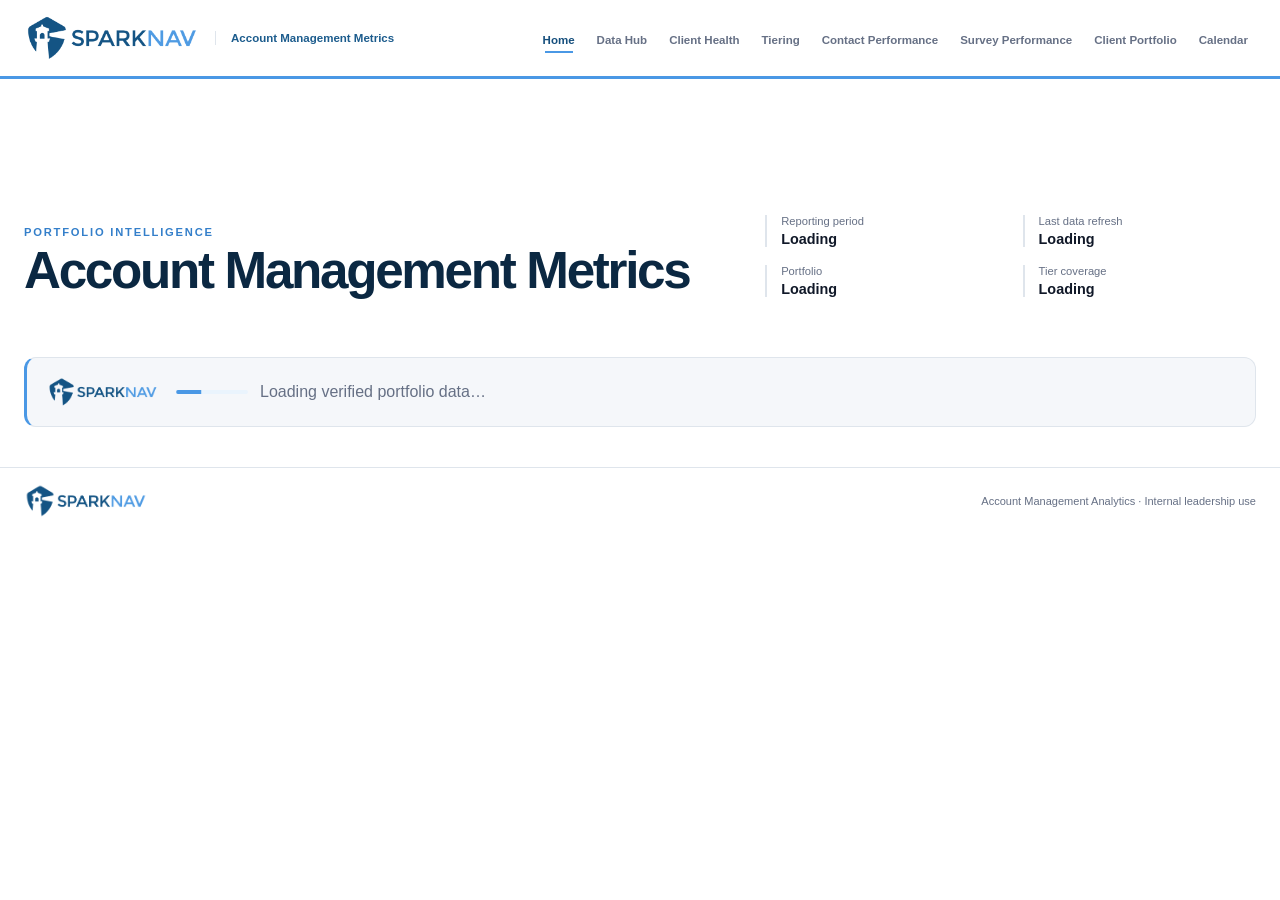
==== index.html @ eb0b3b86 "Add a visible client tier roster" ====
<!doctype html>
<html lang="en">
  <head>
    <meta charset="UTF-8" />
    <meta name="viewport" content="width=device-width, initial-scale=1.0" />
    <meta name="description" content="SparkNav Account Management portfolio analytics for leadership." />
    <meta name="theme-color" content="#10264a" />
    <title>SparkNav | Account Management Metrics</title>
    <link rel="stylesheet" href="./assets/styles.css?v=20260810-8" />
  </head>
  <body>
    <a class="skip-link" href="#main-content">Skip to dashboard</a>
    <header class="topbar">
      <div class="topbar__inner">
        <a class="brand" href="#overview" aria-label="SparkNav Account Management Metrics home">
          <img class="brand__logo" src="./assets/SparkNav_Logo_FullColor_Horizontal.png" alt="SparkNav" width="1140" height="325" />
          <span class="brand__division">Account Management Metrics</span>
        </a>
        <nav class="primary-nav" aria-label="Dashboard sections">
          <a class="is-active" href="#overview">Home</a>
          <a href="#data-hub">Data Hub</a>
          <a href="#client-health">Client Health</a>
          <a href="#tiering">Tiering</a>
          <a href="#contact-performance">Contact Performance</a>
          <a href="#survey-performance">Survey Performance</a>
          <a href="#client-portfolio">Client Portfolio</a>
          <a href="#calendar">Calendar</a>
        </nav>
        <button class="menu-button" id="menu-button" type="button" aria-label="Toggle navigation" aria-expanded="false">Menu</button>
      </div>
    </header>

    <main id="main-content">
      <section class="hero page-shell" id="overview" data-view="overview">
        <div class="hero__copy">
          <p class="eyebrow">Portfolio intelligence</p>
          <h1>Account Management Metrics</h1>
        </div>
        <dl class="hero__meta" aria-label="Reporting information">
          <div><dt>Reporting period</dt><dd id="reporting-period">Loading</dd></div>
          <div><dt>Last data refresh</dt><dd id="last-refresh">Loading</dd></div>
          <div><dt>Portfolio</dt><dd id="header-client-count">Loading</dd></div>
          <div><dt>Tier coverage</dt><dd id="header-tier-coverage">Loading</dd></div>
        </dl>
      </section>

      <div class="loading-state page-shell" id="loading-state" role="status">
        <img class="loading-state__logo" src="./assets/SparkNav_Logo_FullColor_Horizontal.png" alt="" width="1140" height="325" />
        <span class="loading-state__bar"></span>
        <span>Loading verified portfolio data…</span>
      </div>
      <div class="error-state page-shell" id="error-state" role="alert" hidden></div>

      <div id="dashboard" hidden>
        <section class="section section--tinted" id="data-hub" data-view="data-hub" aria-labelledby="data-hub-title">
          <div class="page-shell">
            <div class="section-heading">
              <div><p class="eyebrow">Weekly source intake</p><h2 id="data-hub-title">Customer success data hub</h2></div>
              <p>Files are processed locally in this browser. Spreadsheet contents are not uploaded to GitHub.</p>
            </div>
            <div class="import-grid">
              <label class="file-card"><span>1 · AR aging report</span><small>SeedSpark accounting · Tuesday report</small><input id="ar-file" type="file" accept=".xlsx,.xls" /></label>
              <label class="file-card"><span>2 · Open tickets</span><small>Autotask · open tickets by company</small><input id="open-ticket-file" type="file" accept=".xlsx,.xls" /></label>
              <label class="file-card"><span>3 · Ticket volume</span><small>Autotask · task or ticket summary</small><input id="ticket-volume-file" type="file" accept=".xlsx,.xls" /></label>
              <label class="file-card"><span>4 · Calendar (optional)</span><small>Outlook export · ICS, CSV, or XLSX</small><input id="calendar-file" type="file" accept=".ics,.csv,.xlsx,.xls" /></label>
            </div>
            <div class="import-actions panel">
              <div><strong>ClientPulse v1 calculation</strong><p>Uses the documented AR buckets, ticket-age pillars, hard caps, and 175-client master population.</p></div>
              <div class="button-row"><button class="button button--primary" id="calculate-health" type="button">Validate and calculate</button><button class="button button--secondary" id="clear-import" type="button">Clear local snapshot</button></div>
            </div>
            <div class="import-status" id="import-status" aria-live="polite"></div>
          </div>
        </section>

        <section class="section page-shell" id="portfolio-snapshot" data-view="overview" aria-labelledby="snapshot-title">
          <div class="section-heading">
            <div><p class="eyebrow">Executive overview</p><h2 id="snapshot-title">Portfolio snapshot</h2></div>
            <p>Current-period measures use verified production data only.</p>
          </div>
          <div class="metric-grid" id="primary-metrics"></div>
          <div class="snapshot-status panel" id="snapshot-status"></div>
        </section>

        <section class="section page-shell" id="client-health" data-view="client-health" aria-labelledby="health-title">
          <div class="section-heading">
            <div><p class="eyebrow">ClientPulse</p><h2 id="health-title">Client health</h2></div>
            <p>The original health model is preserved. Missing and potentially incomplete inputs are visibly identified.</p>
          </div>
          <div class="health-layout">
            <article class="health-overview panel" id="health-overview"></article>
            <div class="health-summary" id="health-summary"></div>
          </div>
          <div class="health-controls panel">
            <label><span>Health band</span><select id="health-filter"><option>All health states</option><option>At Risk</option><option>Watch</option><option>Healthy</option><option>No Data</option></select></label>
            <label><span>Search</span><input id="health-search" type="search" placeholder="Client name" /></label>
            <div class="result-count" id="health-result-count"></div>
          </div>
          <div class="health-card-grid" id="health-cards"></div>
        </section>

        <section class="section page-shell" id="contact-performance" data-view="contact-performance" aria-labelledby="contact-title">
          <div class="section-heading">
            <div><p class="eyebrow">Relationship cadence</p><h2 id="contact-title">Contact performance</h2></div>
            <p>Qualifying Account Management meetings only. Welcome-email and checklist activity are excluded.</p>
          </div>
          <div class="contact-layout">
            <article class="contact-overview panel" id="contact-overview"></article>
            <div class="mini-card-grid" id="contact-summary"></div>
          </div>
        </section>

        <section class="section page-shell" id="tiering" data-view="tiering" aria-labelledby="tier-title">
          <div class="section-heading">
            <div><p class="eyebrow">Portfolio segmentation</p><h2 id="tier-title">Tier performance</h2></div>
            <p>Current tiers use the available-data score: AR financial exposure plus ticket volume, ranked across the 175-client portfolio.</p>
          </div>
          <div class="tier-method panel" id="tier-method"></div>
          <div class="distribution panel" id="tier-distribution"></div>
          <div class="tier-grid" id="tier-panels"></div>
          <div class="panel tier-roster">
            <div class="tier-roster__heading"><strong>Client tier roster</strong><span>Approved assignments appear first, followed by calculated tiers.</span></div>
            <div class="table-scroll">
              <table>
                <thead id="tier-roster-head"></thead>
                <tbody id="tier-roster-body"></tbody>
              </table>
            </div>
          </div>
        </section>

        <section class="section section--tinted" data-view="client-health" aria-labelledby="attention-title">
          <div class="page-shell">
            <div class="section-heading">
              <div><p class="eyebrow">Objective exceptions</p><h2 id="attention-title">Needs attention</h2></div>
              <p>Action queues use explicit due states and missing-data conditions, never subjective risk scoring.</p>
            </div>
            <div class="attention-grid" id="attention-summary"></div>
            <details class="data-drawer" id="tier-assignment-drawer">
              <summary><span>Tier assignment needed</span><strong id="tier-assignment-count"></strong></summary>
              <div class="drawer-body">
                <div class="table-scroll table-scroll--short">
                  <table>
                    <thead><tr><th>Client</th><th>Client ID</th><th>Current tier</th><th>Status</th></tr></thead>
                    <tbody id="tier-assignment-body"></tbody>
                  </table>
                </div>
              </div>
            </details>
          </div>
        </section>

        <section class="section page-shell" data-view="contact-performance" aria-labelledby="upcoming-title">
          <div class="section-heading">
            <div><p class="eyebrow">Forward schedule</p><h2 id="upcoming-title">Upcoming client contacts</h2></div>
            <p>Ordered by the nearest objective due date when production dates are available.</p>
          </div>
          <div id="upcoming-contacts"></div>
        </section>

        <section class="section page-shell" id="survey-performance" data-view="survey-performance" aria-labelledby="survey-title">
          <div class="section-heading">
            <div><p class="eyebrow">Client voice</p><h2 id="survey-title">Survey performance</h2></div>
            <p>No Response is excluded from NPS and CSAT; it is never converted to zero.</p>
          </div>
          <div class="survey-grid" id="survey-summary"></div>
          <div class="response-strip panel" id="survey-tier-rates"></div>
        </section>

        <section class="section page-shell" id="client-portfolio" data-view="client-portfolio" aria-labelledby="portfolio-title">
          <div class="section-heading">
            <div><p class="eyebrow">All clients</p><h2 id="portfolio-title">Client portfolio</h2></div>
            <p>Search, filter, and review all current client records.</p>
          </div>
          <div class="portfolio-controls panel" aria-label="Client portfolio filters">
            <label class="search-control"><span>Search</span><input id="client-search" type="search" placeholder="Client name or ID" /></label>
            <label><span>Tier</span><select id="tier-filter"></select></label>
            <label><span>Client status</span><select id="status-filter"></select></label>
            <label><span>Overdue</span><select id="overdue-filter"></select></label>
            <label><span>Follow-up</span><select id="followup-filter"></select></label>
            <div class="result-count" id="portfolio-result-count"></div>
          </div>
          <div class="panel portfolio-table-panel">
            <div class="table-scroll">
              <table class="portfolio-table">
                <thead id="portfolio-head"></thead>
                <tbody id="portfolio-body"></tbody>
              </table>
            </div>
            <div class="pagination" id="portfolio-pagination" aria-label="Client table pagination"></div>
          </div>
        </section>

        <section class="section page-shell" id="trends" data-view="survey-performance" aria-labelledby="trends-title">
          <div class="section-heading">
            <div><p class="eyebrow">Performance over time</p><h2 id="trends-title">Metric trends</h2></div>
            <p>Charts render only after verified historical series become available.</p>
          </div>
          <div class="trend-grid" id="trend-grid"></div>
        </section>

        <section class="section page-shell" id="calendar" data-view="calendar" aria-labelledby="calendar-title">
          <div class="section-heading">
            <div><p class="eyebrow">Outlook-ready schedule</p><h2 id="calendar-title">Client calendar</h2></div>
            <p>Matched events are scheduling candidates only. Calendar presence does not prove a qualifying Account Management meeting occurred.</p>
          </div>
          <div id="calendar-summary"></div>
          <div class="panel calendar-list" id="calendar-events"></div>
        </section>

        <section class="section section--navy" data-view="data-hub" aria-labelledby="quality-title">
          <div class="page-shell">
            <div class="section-heading section-heading--inverse">
              <div><p class="eyebrow">Source coverage</p><h2 id="quality-title">Data quality</h2></div>
              <p>Transparent coverage indicators show what is ready and what still blocks additional metrics.</p>
            </div>
            <div class="quality-grid" id="quality-summary"></div>
            <div class="source-note">
              <strong>Data governance</strong>
              <p>Client population and current tier are loaded from sanitized static JSON. Survey and contact sources are isolated behind the adapter layer so a future approved Microsoft data bridge can replace them without redesigning this interface.</p>
            </div>
          </div>
        </section>
      </div>
    </main>

    <footer class="footer">
      <div class="page-shell"><img class="footer__logo" src="./assets/SparkNav_Logo_FullColor_Horizontal.png" alt="SparkNav" width="1140" height="325" /><span>Account Management Analytics · Internal leadership use</span></div>
    </footer>
    <script>
      if (window.location.protocol === "file:") {
        window.addEventListener("DOMContentLoaded", () => {
          document.querySelector("#loading-state").hidden = true;
          const alert = document.querySelector("#error-state");
          alert.innerHTML = '<strong>This dashboard cannot run from a File address.</strong><br>Double-click <code>start-dashboard.command</code> in the Web Dashboard folder, then use <a href="http://localhost:8000/">http://localhost:8000/</a>.';
          alert.hidden = false;
        });
      } else {
        window.addEventListener("DOMContentLoaded", () => {
          window.setTimeout(() => {
            if (document.documentElement.dataset.appReady === "true") return;
            const state = document.querySelector("#loading-state");
            if (!state || state.hidden || state.querySelector(".loading-retry")) return;
            const message = state.querySelector("span:last-child");
            if (message) message.textContent = "The dashboard load was interrupted.";
            const retry = document.createElement("button");
            retry.className = "button button--primary loading-retry";
            retry.type = "button";
            retry.textContent = "Reload dashboard";
            retry.addEventListener("click", () => {
              const url = new URL(window.location.href);
              url.searchParams.set("refresh", Date.now());
              window.location.replace(url);
            });
            state.appendChild(retry);
          }, 8000);
        });
      }
    </script>
    <script src="https://cdn.sheetjs.com/xlsx-0.20.3/package/dist/xlsx.full.min.js" integrity="sha384-EnyY0/GSHQGSxSgMwaIPzSESbqoOLSexfnSMN2AP+39Ckmn92stwABZynq1JyzdT" crossorigin="anonymous"></script>
    <script type="module" src="./assets/app.js?v=20260810-8"></script>
  </body>
</html>
---- assets/styles.css ----
:root {
  color-scheme: light;
  --navy-950: #0b2842;
  --navy-900: #164f7d;
  --navy-800: #1c5c8d;
  --blue-600: #347fca;
  --blue-500: #4a98e5;
  --blue-100: #eaf4fd;
  --ink-950: #101828;
  --ink-700: #344054;
  --ink-500: #667085;
  --ink-400: #98a2b3;
  --line: #dfe5ec;
  --surface: #f5f7fa;
  --white: #ffffff;
  --success: #147d64;
  --success-soft: #e8f5f1;
  --attention: #a15c08;
  --attention-soft: #fff7e8;
  --danger: #b42318;
  --danger-soft: #fff0ee;
  --radius-sm: 8px;
  --radius-md: 12px;
  --radius-lg: 18px;
  --page: min(1480px, calc(100% - 48px));
  font-family: Inter, ui-sans-serif, -apple-system, BlinkMacSystemFont, "Segoe UI", sans-serif;
  font-synthesis: none;
  text-rendering: optimizeLegibility;
}

* { box-sizing: border-box; }
html { scroll-behavior: smooth; scroll-padding-top: 92px; }
body { margin: 0; color: var(--ink-950); background: var(--white); font-variant-numeric: tabular-nums; }
body[data-active-view="overview"] #dashboard { min-height: 360px; }
button, input, select { font: inherit; }
button, a, summary, input, select { -webkit-tap-highlight-color: transparent; }
a { color: inherit; }
[hidden] { display: none !important; }

.skip-link {
  position: fixed;
  z-index: 100;
  top: 8px;
  left: 8px;
  padding: 10px 14px;
  color: var(--white);
  background: var(--navy-950);
  border-radius: var(--radius-sm);
  transform: translateY(-150%);
}
.skip-link:focus { transform: translateY(0); }

.page-shell { width: var(--page); margin-inline: auto; }
.topbar { position: sticky; top: 0; z-index: 50; color: var(--navy-950); background: rgba(255,255,255,.97); border-bottom: 3px solid var(--blue-500); backdrop-filter: blur(14px); }
.topbar__inner { width: var(--page); min-height: 76px; margin-inline: auto; display: flex; align-items: center; gap: 28px; }
.brand { min-width: 342px; display: flex; align-items: center; gap: 15px; text-decoration: none; }
.brand__logo { display: block; width: 176px; height: auto; flex: 0 0 auto; object-fit: contain; }
.brand__division { color: var(--navy-800); font-size: .72rem; font-weight: 650; line-height: 1.25; border-left: 1px solid var(--line); padding-left: 15px; }
.primary-nav { margin-left: auto; display: flex; align-items: center; gap: 6px; }
.primary-nav a { position: relative; padding: 28px 8px 25px; color: var(--ink-500); font-size: .72rem; font-weight: 650; text-decoration: none; white-space: nowrap; }
.primary-nav a::after { content: ""; position: absolute; right: 10px; bottom: 18px; left: 10px; height: 2px; background: transparent; }
.primary-nav a:hover, .primary-nav a.is-active { color: var(--navy-900); }
.primary-nav a.is-active::after { background: var(--blue-500); }
.menu-button { display: none; margin-left: auto; padding: 8px 12px; color: var(--navy-900); background: var(--blue-100); border: 1px solid #b9d8f4; border-radius: var(--radius-sm); }

.hero { min-height: 260px; display: grid; grid-template-columns: minmax(0, 1.4fr) minmax(440px, 1fr); align-items: end; gap: 54px; padding-block: 52px 42px; }
.eyebrow { margin: 0 0 7px; color: var(--blue-600); font-size: .7rem; font-weight: 800; letter-spacing: .16em; text-transform: uppercase; }
.hero h1 { margin: 0; color: var(--navy-950); font-size: clamp(2rem, 4vw, 3.45rem); line-height: 1.02; letter-spacing: -.045em; }
.hero__lede { max-width: 760px; margin: 15px 0 0; color: var(--ink-500); font-size: 1rem; line-height: 1.65; }
.hero__meta { display: grid; grid-template-columns: repeat(2, minmax(0, 1fr)); gap: 18px 24px; margin: 0; }
.hero__meta div { padding-left: 14px; border-left: 2px solid var(--line); }
.hero__meta dt { color: var(--ink-500); font-size: .7rem; }
.hero__meta dd { margin: 4px 0 0; font-size: .9rem; font-weight: 700; }

.loading-state, .error-state { margin-block: 18px 40px; padding: 18px 20px; border: 1px solid var(--line); border-radius: var(--radius-md); background: var(--surface); }
.loading-state { display: flex; align-items: center; gap: 12px; color: var(--ink-500); border-left: 3px solid var(--blue-500); }
.loading-state__logo { width: 112px; height: auto; object-fit: contain; margin-right: 5px; }
.loading-state__bar { width: 72px; height: 4px; overflow: hidden; border-radius: 99px; background: var(--blue-100); }
.loading-state__bar::after { content: ""; display: block; width: 35%; height: 100%; background: var(--blue-500); animation: load 1s ease-in-out infinite alternate; }
.loading-retry { margin-left: auto; }
@keyframes load { to { transform: translateX(185%); } }
.error-state { color: var(--danger); border-color: #f4c7c3; background: var(--danger-soft); }

.section { padding-block: 38px; }
.section--tinted { background: #f3f7fb; }
.section--navy { margin-top: 28px; padding-block: 48px; color: var(--white); background: var(--navy-950); }
.section-heading { display: flex; align-items: end; justify-content: space-between; gap: 40px; padding-bottom: 14px; margin-bottom: 18px; border-bottom: 1px solid var(--line); }
.section-heading h2 { margin: 0; font-size: clamp(1.35rem, 2vw, 1.75rem); letter-spacing: -.025em; }
.section-heading > div { padding-left: 12px; border-left: 3px solid var(--blue-500); }
.section-heading > p { max-width: 650px; margin: 0; color: var(--ink-500); font-size: .82rem; line-height: 1.55; text-align: right; }
.section-heading--inverse { border-color: rgba(255,255,255,.16); }
.section-heading--inverse > p { color: #aabbd1; }

.panel { border: 1px solid var(--line); border-radius: var(--radius-md); background: var(--white); }
.metric-grid { display: grid; grid-template-columns: repeat(4, minmax(145px, 1fr)); gap: 12px; }
.metric-card { min-height: 134px; padding: 17px; border: 1px solid var(--line); border-radius: var(--radius-md); background: var(--white); transition: border-color .18s ease, transform .18s ease; }
.metric-card:hover { border-color: #9fc7ec; transform: translateY(-1px); }
.metric-card--primary { color: var(--white); border-color: var(--navy-900); background: var(--navy-900); }
.metric-card--primary .metric-card__label, .metric-card--primary .metric-card__context { color: #b8d1eb; }
.metric-card--empty .metric-card__value { color: var(--ink-500); font-size: 1.2rem; letter-spacing: -.01em; }
.metric-card__label, .panel-label { margin: 0; color: var(--blue-600); font-size: .67rem; font-weight: 800; letter-spacing: .09em; text-transform: uppercase; }
.metric-card__value { display: block; margin: 24px 0 6px; font-size: 2rem; line-height: 1; letter-spacing: -.045em; }
.metric-card__context { margin: 0; color: var(--ink-500); font-size: .7rem; }
.snapshot-status { display: grid; grid-template-columns: repeat(5, minmax(0, 1fr)); margin-top: 14px; overflow: hidden; background: var(--surface); }
.snapshot-status__item { min-width: 0; padding: 13px 15px; border-right: 1px solid var(--line); }
.snapshot-status__item:last-child { border-right: 0; }
.snapshot-status__item span, .snapshot-status__item strong { display: block; }
.snapshot-status__item span { color: var(--ink-500); font-size: .65rem; }
.snapshot-status__item strong { margin-top: 4px; color: var(--navy-950); font-size: .75rem; line-height: 1.35; }

.contact-layout { display: grid; grid-template-columns: minmax(300px, .78fr) minmax(0, 1.6fr); gap: 14px; }
.contact-overview { padding: 22px; border-top: 3px solid var(--blue-500); background: #f4f8fc; }
.contact-overview__value { display: block; margin: 13px 0 8px; font-size: 2rem; letter-spacing: -.04em; }
.panel-copy { margin: 0; color: var(--ink-500); font-size: .78rem; line-height: 1.5; }
.contact-tier-list { margin-top: 18px; border-top: 1px solid var(--line); }
.contact-tier-list__row { display: flex; justify-content: space-between; gap: 20px; padding: 9px 0; border-bottom: 1px solid var(--line); font-size: .76rem; }
.mini-card-grid, .attention-grid, .survey-grid, .quality-grid { display: grid; grid-template-columns: repeat(3, minmax(0, 1fr)); gap: 12px; }
.mini-card-grid .metric-card, .attention-grid .metric-card, .survey-grid .metric-card, .quality-grid .metric-card { min-height: 108px; }
.mini-card-grid .metric-card__value, .attention-grid .metric-card__value, .survey-grid .metric-card__value, .quality-grid .metric-card__value { margin-top: 15px; font-size: 1.48rem; }
.metric-card--attention { border-top: 3px solid #d7a13b; }
.metric-card--risk { border-top: 3px solid var(--danger); }
.metric-card--watch { border-top: 3px solid var(--attention); }
.metric-card--healthy { border-top: 3px solid var(--success); }

.import-grid { display: grid; grid-template-columns: repeat(4, minmax(0, 1fr)); gap: 12px; }
.file-card { min-height: 148px; display: flex; flex-direction: column; justify-content: space-between; gap: 10px; padding: 18px; color: var(--navy-900); border: 1px dashed #a9bed2; border-top: 3px solid var(--blue-500); border-radius: var(--radius-md); background: var(--white); cursor: pointer; }
.file-card:hover { border-color: var(--blue-500); }
.file-card span { font-size: .82rem; font-weight: 800; }
.file-card small { min-height: 34px; color: var(--ink-500); font-size: .7rem; line-height: 1.45; }
.file-card input { width: 100%; color: var(--ink-500); font-size: .7rem; }
.file-card input::file-selector-button { padding: 7px 10px; margin-right: 8px; color: var(--navy-900); background: var(--blue-100); border: 1px solid #b9d8f4; border-radius: var(--radius-sm); cursor: pointer; }
.import-actions { display: flex; align-items: center; justify-content: space-between; gap: 30px; padding: 15px 18px; margin-top: 12px; }
.import-actions strong { color: var(--navy-900); font-size: .82rem; }
.import-actions p { margin: 4px 0 0; color: var(--ink-500); font-size: .72rem; }
.button-row { display: flex; gap: 8px; flex-shrink: 0; }
.button--primary { color: var(--white); background: var(--navy-900); border: 1px solid var(--navy-900); }
.import-status { margin-top: 12px; }
.import-message { padding: 13px 15px; margin: 0; border: 1px solid var(--line); border-left: 3px solid var(--ink-400); border-radius: var(--radius-sm); background: var(--white); color: var(--ink-700); font-size: .74rem; line-height: 1.5; }
.import-message p { margin: 4px 0 0; }
.import-message--success { border-left-color: var(--success); background: var(--success-soft); }
.import-message--warning { border-left-color: var(--attention); background: var(--attention-soft); }
.import-message--error { border-left-color: var(--danger); background: var(--danger-soft); }

.health-layout { display: grid; grid-template-columns: minmax(260px, .55fr) minmax(0, 1.65fr); gap: 12px; }
.health-overview { min-height: 150px; padding: 20px; border-top: 3px solid var(--blue-500); background: #f6f9fc; }
.health-overview__score { display: inline-block; margin: 17px 12px 12px 0; font-size: 2.7rem; line-height: 1; letter-spacing: -.05em; }
.health-summary { display: grid; grid-template-columns: repeat(4, minmax(0, 1fr)); gap: 12px; }
.health-summary .metric-card { min-height: 150px; }
.health-band { display: inline-flex; align-items: center; min-height: 23px; padding: 3px 8px; border: 1px solid var(--line); border-radius: 99px; font-size: .63rem; font-weight: 800; letter-spacing: .04em; text-transform: uppercase; }
.health-band--healthy, .status-pill--healthy { color: var(--success); border-color: #a9ddcf; background: var(--success-soft); }
.health-band--watch, .status-pill--watch { color: var(--attention); border-color: #f1d49d; background: var(--attention-soft); }
.health-band--at-risk, .status-pill--at-risk { color: var(--danger); border-color: #f4c7c3; background: var(--danger-soft); }
.health-band--no-data, .status-pill--no-data { color: var(--ink-500); background: var(--surface); }
.health-controls { display: grid; grid-template-columns: minmax(170px, .35fr) minmax(260px, 1fr) auto; align-items: end; gap: 10px; padding: 12px; margin: 14px 0 12px; background: var(--surface); }
.health-controls label { display: grid; gap: 5px; color: var(--ink-500); font-size: .68rem; font-weight: 700; }
.health-controls input, .health-controls select { min-height: 38px; padding: 7px 10px; color: var(--ink-950); background: var(--white); border: 1px solid #cfd7e2; border-radius: var(--radius-sm); }
.health-card-grid { display: grid; grid-template-columns: repeat(4, minmax(230px, 1fr)); gap: 10px; }
.health-card-grid--empty { display: block; }
.health-card-grid--empty .empty-state { min-height: 150px; display: grid; place-content: center; box-sizing: border-box; }
.health-card { min-height: 200px; padding: 15px; border: 1px solid var(--line); border-top: 3px solid var(--ink-400); border-radius: var(--radius-md); background: var(--white); }
.health-card--healthy { border-top-color: var(--success); }
.health-card--watch { border-top-color: var(--attention); }
.health-card--at-risk { border-top-color: var(--danger); }
.health-card__top { min-height: 40px; display: flex; justify-content: space-between; gap: 12px; }
.health-card__top strong { font-size: .8rem; line-height: 1.35; }
.health-card__score { color: var(--navy-900); font-size: 1.5rem; font-weight: 800; }
.health-card__pillars { display: grid; grid-template-columns: repeat(2, minmax(0, 1fr)); margin: 12px 0 0; }
.health-card__pillars div { display: flex; justify-content: space-between; gap: 8px; padding: 7px 0; border-bottom: 1px solid var(--line); }
.health-card__pillars div:nth-child(odd) { padding-right: 10px; }
.health-card__pillars div:nth-child(even) { padding-left: 10px; border-left: 1px solid var(--line); }
.health-card__pillars dt { color: var(--ink-500); font-size: .63rem; }
.health-card__pillars dd { margin: 0; font-size: .68rem; font-weight: 800; }
.health-card__reason { margin: 12px 0 0; color: var(--ink-500); font-size: .67rem; line-height: 1.45; }

.calendar-list { margin-top: 12px; overflow: hidden; }
.calendar-row { display: grid; grid-template-columns: 130px minmax(0, 1fr) auto; align-items: center; gap: 18px; padding: 13px 15px; border-bottom: 1px solid var(--line); }
.calendar-row:last-child { border-bottom: 0; }
.calendar-row__date { color: var(--navy-900); font-size: .7rem; font-weight: 800; }
.calendar-row__copy { display: grid; gap: 3px; }
.calendar-row__copy strong { font-size: .76rem; }
.calendar-row__copy span { color: var(--ink-500); font-size: .67rem; }

.distribution { padding: 18px; margin-bottom: 14px; border-left: 3px solid var(--blue-500); }
.tier-method { padding: 15px 17px; margin-bottom: 12px; border-left: 3px solid var(--navy-900); background: #f6f9fc; }
.tier-method strong { color: var(--navy-900); font-size: .78rem; }
.tier-method p { margin: 5px 0 0; color: var(--ink-500); font-size: .72rem; line-height: 1.55; }
.distribution__top { display: flex; justify-content: space-between; gap: 20px; margin-bottom: 12px; }
.distribution__top span, .distribution__legend { color: var(--ink-500); font-size: .73rem; }
.distribution__bar { height: 11px; display: flex; overflow: hidden; border-radius: 99px; background: #e8edf3; }
.distribution__segment { background: var(--blue-600); }
.distribution__segment--tier-2 { opacity: .75; }
.distribution__segment--tier-3 { opacity: .5; }
.distribution__segment--unassigned { background: var(--ink-400); }
.distribution__legend { display: flex; flex-wrap: wrap; gap: 10px 22px; margin-top: 11px; }
.distribution__legend-item { display: inline-flex; align-items: center; gap: 7px; }
.distribution__dot { width: 7px; height: 7px; border-radius: 50%; background: var(--blue-600); }
.distribution__dot--tier-2 { opacity: .75; }
.distribution__dot--tier-3 { opacity: .5; }
.distribution__dot--unassigned { background: var(--ink-400); }

.tier-grid { display: grid; grid-template-columns: repeat(4, minmax(220px, 1fr)); gap: 12px; }
.tier-roster { margin-top: 14px; overflow: hidden; }
.tier-roster__heading { display: flex; align-items: center; justify-content: space-between; gap: 24px; padding: 14px 16px; border-bottom: 1px solid var(--line); background: var(--surface); }
.tier-roster__heading strong { color: var(--navy-950); font-size: .82rem; }
.tier-roster__heading span { color: var(--ink-500); font-size: .7rem; }
.tier-panel { padding: 18px; border: 1px solid var(--line); border-top: 3px solid var(--blue-600); border-radius: var(--radius-md); background: var(--white); }
.tier-panel--tier-2 { border-top-color: #609bd6; }
.tier-panel--tier-3 { border-top-color: #92b8dc; }
.tier-panel--unassigned { border-top-color: var(--ink-400); }
.tier-panel__top { display: flex; align-items: center; justify-content: space-between; margin-bottom: 13px; }
.tier-panel__top h3 { margin: 0; color: var(--navy-900); font-size: .96rem; }
.tier-panel__top strong { font-size: 1.5rem; }
.tier-panel__metrics { display: grid; grid-template-columns: repeat(2, minmax(0, 1fr)); margin: 0; }
.tier-panel__metrics div { padding: 9px 0; border-top: 1px solid var(--line); }
.tier-panel__metrics dt { color: var(--ink-500); font-size: .67rem; }
.tier-panel__metrics dd { margin: 2px 0 0; font-size: .78rem; font-weight: 700; }

.data-drawer { margin-top: 16px; overflow: hidden; border: 1px solid var(--line); border-radius: var(--radius-md); background: var(--white); }
.data-drawer summary { display: flex; justify-content: space-between; gap: 18px; padding: 15px 17px; cursor: pointer; font-size: .84rem; font-weight: 700; }
.data-drawer summary::marker { color: var(--blue-600); }
.drawer-body { border-top: 1px solid var(--line); }

.empty-state { padding: 34px 24px; border: 1px dashed #b8c8d8; border-top: 3px solid var(--blue-500); border-radius: var(--radius-md); background: #f5f9fd; text-align: center; }
.empty-state__label { color: var(--blue-600); font-size: .66rem; font-weight: 800; letter-spacing: .13em; }
.empty-state strong { display: block; margin: 8px 0 4px; font-size: .98rem; }
.empty-state p { max-width: 720px; margin: 0 auto; color: var(--ink-500); font-size: .78rem; line-height: 1.5; }

.response-strip { display: grid; grid-template-columns: repeat(3, minmax(0, 1fr)); margin-top: 12px; }
.response-strip__item { display: flex; justify-content: space-between; gap: 20px; padding: 14px 16px; border-right: 1px solid var(--line); }
.response-strip__item:last-child { border-right: 0; }
.response-strip__item span { color: var(--ink-500); font-size: .74rem; }
.response-strip__item strong { font-size: .8rem; }

.portfolio-controls { display: grid; grid-template-columns: minmax(240px, 1fr) repeat(4, minmax(150px, .55fr)) auto; align-items: end; gap: 10px; padding: 14px; margin-bottom: 12px; background: var(--surface); }
.portfolio-controls label { display: grid; gap: 5px; color: var(--ink-500); font-size: .68rem; font-weight: 700; }
.portfolio-controls input, .portfolio-controls select { width: 100%; min-height: 38px; padding: 7px 10px; color: var(--ink-950); background: var(--white); border: 1px solid #cfd7e2; border-radius: var(--radius-sm); outline: none; }
.portfolio-controls input:focus, .portfolio-controls select:focus { border-color: var(--blue-500); box-shadow: 0 0 0 3px rgba(55,138,221,.13); }
.result-count { min-width: 110px; padding-bottom: 10px; color: var(--ink-500); font-size: .7rem; text-align: right; }
.portfolio-table-panel { overflow: hidden; }
.table-scroll { max-width: 100%; max-height: 650px; overflow: auto; }
.table-scroll--short { max-height: 420px; }
table { width: 100%; border-collapse: separate; border-spacing: 0; font-size: .73rem; }
th { position: sticky; top: 0; z-index: 2; padding: 10px 12px; color: var(--navy-900); background: #edf5fc; border-bottom: 1px solid #c7dbed; font-size: .63rem; letter-spacing: .04em; text-align: left; text-transform: uppercase; white-space: nowrap; }
td { padding: 9px 12px; border-bottom: 1px solid var(--line); white-space: nowrap; }
tbody tr:hover td { background: #f8fafc; }
.client-name { min-width: 220px; font-weight: 700; }
.status-pill { display: inline-flex; align-items: center; min-height: 22px; padding: 2px 8px; border: 1px solid var(--line); border-radius: 99px; background: var(--surface); font-size: .65rem; font-weight: 700; }
.status-pill--tier-1, .status-pill--tier-2, .status-pill--tier-3 { color: var(--navy-800); border-color: #9fc7ec; background: var(--blue-100); }
.status-pill--unassigned { color: var(--ink-500); }
.status-pill--active { color: var(--success); border-color: #a9ddcf; background: var(--success-soft); }
.status-pill--review { color: var(--attention); border-color: #f1d49d; background: var(--attention-soft); }
.pagination { display: flex; align-items: center; justify-content: flex-end; gap: 13px; min-height: 54px; padding: 8px 14px; color: var(--ink-500); font-size: .72rem; background: var(--surface); }
.button { min-height: 34px; padding: 7px 12px; border-radius: var(--radius-sm); cursor: pointer; }
.button--secondary { color: var(--ink-700); background: var(--white); border: 1px solid #cfd7e2; }
.button:disabled { opacity: .45; cursor: not-allowed; }

.trend-grid { display: grid; grid-template-columns: repeat(3, minmax(0, 1fr)); gap: 12px; }
.trend-empty { min-height: 126px; padding: 17px; border: 1px dashed #bdc9d8; border-top: 3px solid #9fc7ec; border-radius: var(--radius-md); background: #f6f9fc; }
.trend-empty span, .trend-empty strong { display: block; }
.trend-empty span { color: var(--ink-500); font-size: .69rem; }
.trend-empty strong { margin: 20px 0 4px; font-size: .88rem; }
.trend-empty p { margin: 0; color: var(--ink-500); font-size: .7rem; }

.quality-grid .metric-card { color: var(--white); border-color: rgba(255,255,255,.15); background: rgba(255,255,255,.055); }
.quality-grid .metric-card__label { color: #8fc4f2; }
.quality-grid .metric-card__context { color: #aabbd1; }
.source-note { padding: 16px 18px; margin-top: 13px; border-left: 3px solid var(--blue-500); background: rgba(255,255,255,.055); }
.source-note p { margin: 5px 0 0; color: #aabbd1; font-size: .76rem; line-height: 1.55; }

.footer { color: var(--ink-500); background: var(--white); border-top: 1px solid var(--line); }
.footer .page-shell { min-height: 66px; display: flex; align-items: center; justify-content: space-between; gap: 20px; font-size: .69rem; }
.footer__logo { display: block; width: 124px; height: auto; object-fit: contain; }

@media (max-width: 1240px) {
  .metric-grid { grid-template-columns: repeat(4, minmax(150px, 1fr)); }
  .tier-grid { grid-template-columns: repeat(2, minmax(240px, 1fr)); }
  .portfolio-controls { grid-template-columns: repeat(3, minmax(170px, 1fr)); }
  .search-control { grid-column: span 2; }
  .result-count { text-align: left; }
  .import-grid, .health-card-grid { grid-template-columns: repeat(2, minmax(0, 1fr)); }
  .health-summary { grid-template-columns: repeat(2, minmax(0, 1fr)); }
}

@media (max-width: 960px) {
  :root { --page: min(100% - 32px, 1480px); }
  .brand { min-width: auto; }
  .brand__logo { width: 150px; }
  .brand__division { display: none; }
  .menu-button { display: block; }
  .primary-nav { position: absolute; top: 76px; right: 16px; left: 16px; display: none; flex-direction: column; align-items: stretch; gap: 0; padding: 8px; color: var(--ink-950); background: var(--white); border: 1px solid var(--line); border-radius: var(--radius-md); }
  .primary-nav.is-open { display: flex; }
  .primary-nav a { padding: 12px; color: var(--ink-700); }
  .primary-nav a::after { display: none; }
  .primary-nav a:hover, .primary-nav a.is-active { color: var(--navy-900); background: var(--surface); border-radius: var(--radius-sm); }
  .hero { grid-template-columns: 1fr; gap: 30px; }
  .contact-layout { grid-template-columns: 1fr; }
  .health-layout { grid-template-columns: 1fr; }
  .mini-card-grid, .attention-grid, .survey-grid, .quality-grid, .trend-grid { grid-template-columns: repeat(2, minmax(0, 1fr)); }
  .snapshot-status { grid-template-columns: repeat(2, minmax(0, 1fr)); }
  .snapshot-status__item { border-bottom: 1px solid var(--line); }
}

@media (max-width: 640px) {
  :root { --page: min(100% - 24px, 1480px); }
  .topbar__inner { min-height: 66px; }
  .brand__logo { width: 132px; }
  .primary-nav { top: 66px; }
  .hero { min-height: auto; padding-block: 38px 30px; }
  .hero__meta, .metric-grid, .mini-card-grid, .attention-grid, .survey-grid, .quality-grid, .tier-grid, .trend-grid, .response-strip, .portfolio-controls { grid-template-columns: 1fr; }
  .import-grid, .health-summary, .health-card-grid, .health-controls { grid-template-columns: 1fr; }
  .snapshot-status { grid-template-columns: 1fr; }
  .snapshot-status__item { border-right: 0; }
  .import-actions { align-items: stretch; flex-direction: column; }
  .button-row { flex-direction: column; }
  .calendar-row { grid-template-columns: 1fr; gap: 6px; }
  .section { padding-block: 30px; }
  .section-heading { display: block; }
  .section-heading > p { margin-top: 7px; text-align: left; }
  .search-control { grid-column: auto; }
  .response-strip__item { border-right: 0; border-bottom: 1px solid var(--line); }
  .response-strip__item:last-child { border-bottom: 0; }
  .footer .page-shell { align-items: flex-start; flex-direction: column; justify-content: center; }
  .tier-roster__heading { align-items: flex-start; flex-direction: column; gap: 5px; }
}

@media (prefers-reduced-motion: reduce) {
  *, *::before, *::after { scroll-behavior: auto !important; animation-duration: .01ms !important; transition-duration: .01ms !important; }
}
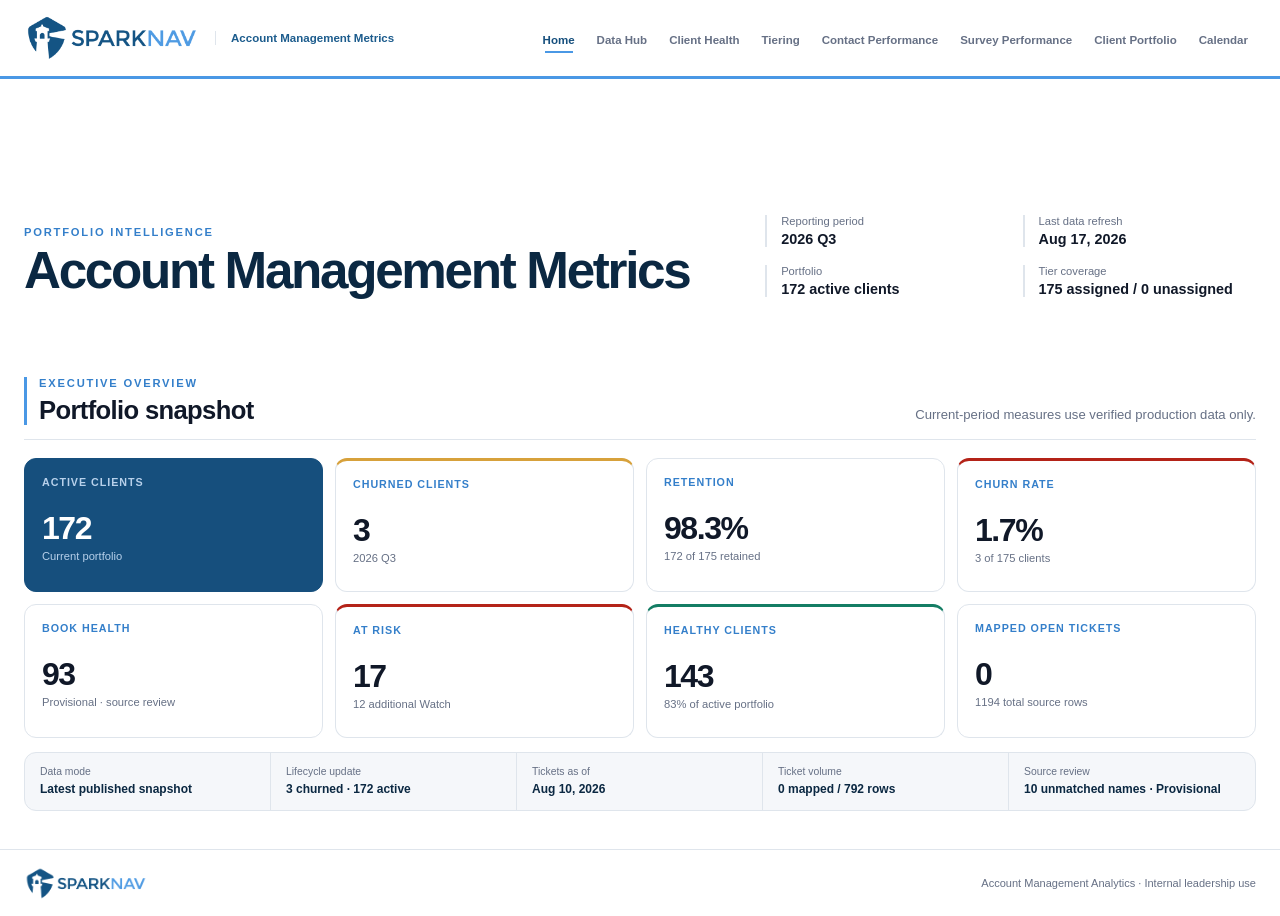
==== commit d9040939: "Update churn and simplify portfolio snapshot" ====
--- a/index.html
+++ b/index.html
@@ -6,7 +6,7 @@
     <meta name="description" content="SparkNav Account Management portfolio analytics for leadership." />
     <meta name="theme-color" content="#10264a" />
     <title>SparkNav | Account Management Metrics</title>
-    <link rel="stylesheet" href="./assets/styles.css?v=20260810-8" />
+    <link rel="stylesheet" href="./assets/styles.css?v=20260817-1" />
   </head>
   <body>
     <a class="skip-link" href="#main-content">Skip to dashboard</a>
@@ -257,6 +257,6 @@
       }
     </script>
     <script src="https://cdn.sheetjs.com/xlsx-0.20.3/package/dist/xlsx.full.min.js" integrity="sha384-EnyY0/GSHQGSxSgMwaIPzSESbqoOLSexfnSMN2AP+39Ckmn92stwABZynq1JyzdT" crossorigin="anonymous"></script>
-    <script type="module" src="./assets/app.js?v=20260810-8"></script>
+    <script type="module" src="./assets/app.js?v=20260817-1"></script>
   </body>
 </html>
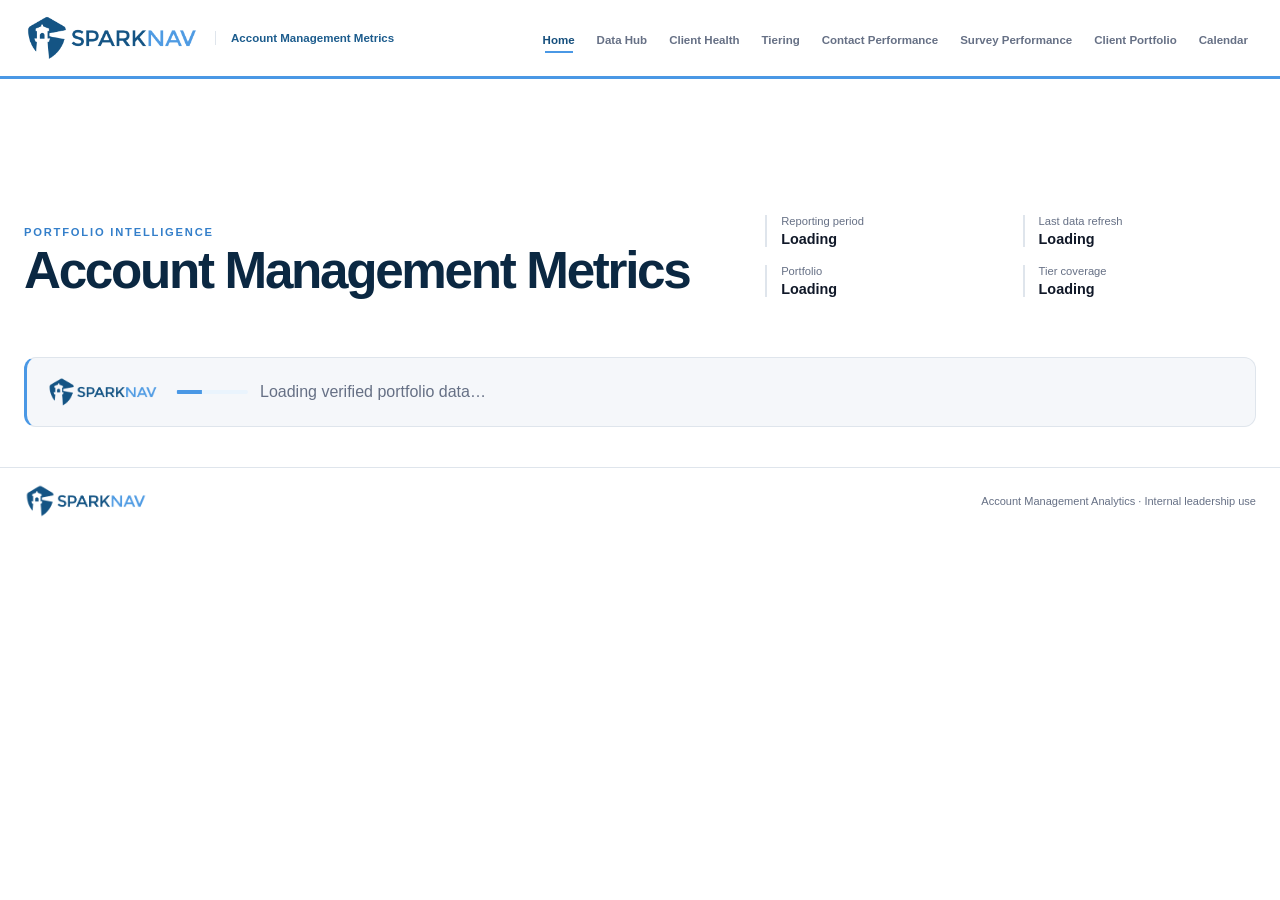
==== commit 63e2ea35: "Fix active snapshot totals" ====
--- a/index.html
+++ b/index.html
@@ -6,7 +6,7 @@
     <meta name="description" content="SparkNav Account Management portfolio analytics for leadership." />
     <meta name="theme-color" content="#10264a" />
     <title>SparkNav | Account Management Metrics</title>
-    <link rel="stylesheet" href="./assets/styles.css?v=20260817-1" />
+    <link rel="stylesheet" href="./assets/styles.css?v=20260817-2" />
   </head>
   <body>
     <a class="skip-link" href="#main-content">Skip to dashboard</a>
@@ -257,6 +257,6 @@
       }
     </script>
     <script src="https://cdn.sheetjs.com/xlsx-0.20.3/package/dist/xlsx.full.min.js" integrity="sha384-EnyY0/GSHQGSxSgMwaIPzSESbqoOLSexfnSMN2AP+39Ckmn92stwABZynq1JyzdT" crossorigin="anonymous"></script>
-    <script type="module" src="./assets/app.js?v=20260817-1"></script>
+    <script type="module" src="./assets/app.js?v=20260817-2"></script>
   </body>
 </html>
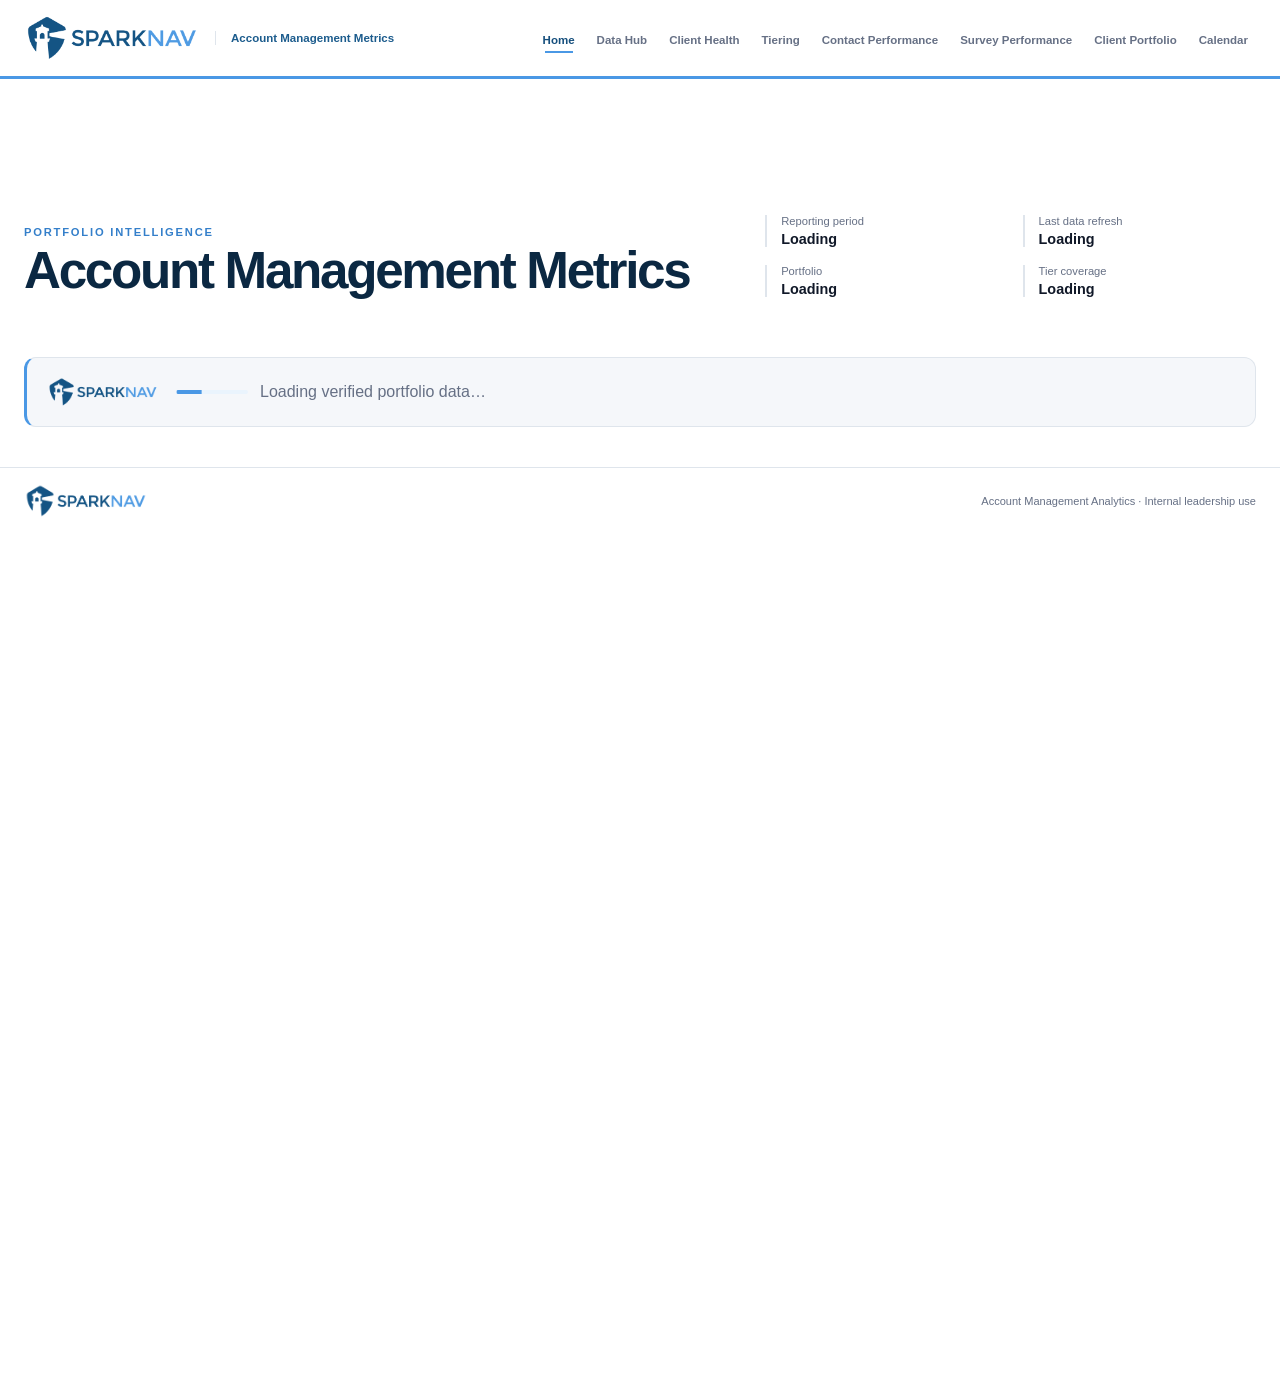
==== commit 0c4389ac: "Apply approved SparkNav tier list" ====
--- a/index.html
+++ b/index.html
@@ -6,7 +6,7 @@
     <meta name="description" content="SparkNav Account Management portfolio analytics for leadership." />
     <meta name="theme-color" content="#10264a" />
     <title>SparkNav | Account Management Metrics</title>
-    <link rel="stylesheet" href="./assets/styles.css?v=20260817-2" />
+    <link rel="stylesheet" href="./assets/styles.css?v=20260904-1" />
   </head>
   <body>
     <a class="skip-link" href="#main-content">Skip to dashboard</a>
@@ -112,7 +112,7 @@
         <section class="section page-shell" id="tiering" data-view="tiering" aria-labelledby="tier-title">
           <div class="section-heading">
             <div><p class="eyebrow">Portfolio segmentation</p><h2 id="tier-title">Tier performance</h2></div>
-            <p>Current tiers use the available-data score: AR financial exposure plus ticket volume, ranked across the 175-client portfolio.</p>
+            <p>Current tiers use the approved Value Score model. Support Load is shown separately and does not change tier.</p>
           </div>
           <div class="tier-method panel" id="tier-method"></div>
           <div class="distribution panel" id="tier-distribution"></div>
@@ -257,6 +257,6 @@
       }
     </script>
     <script src="https://cdn.sheetjs.com/xlsx-0.20.3/package/dist/xlsx.full.min.js" integrity="sha384-EnyY0/GSHQGSxSgMwaIPzSESbqoOLSexfnSMN2AP+39Ckmn92stwABZynq1JyzdT" crossorigin="anonymous"></script>
-    <script type="module" src="./assets/app.js?v=20260817-2"></script>
+    <script type="module" src="./assets/app.js?v=20260904-1"></script>
   </body>
 </html>
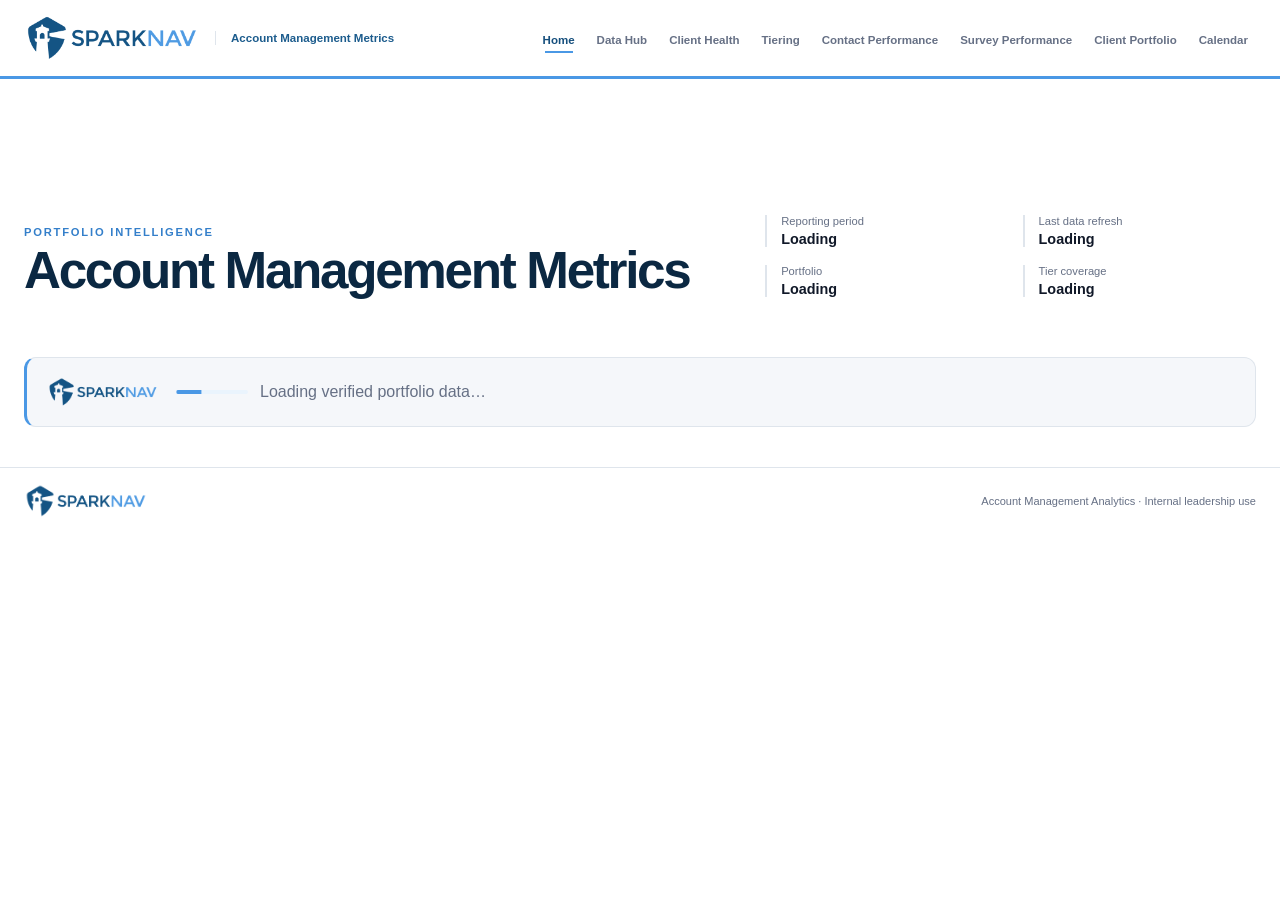
==== commit 37292b64: "Add QBR outreach delivery status" ====
--- a/index.html
+++ b/index.html
@@ -6,7 +6,7 @@
     <meta name="description" content="SparkNav Account Management portfolio analytics for leadership." />
     <meta name="theme-color" content="#10264a" />
     <title>SparkNav | Account Management Metrics</title>
-    <link rel="stylesheet" href="./assets/styles.css?v=20260904-1" />
+    <link rel="stylesheet" href="./assets/styles.css?v=20260904-2" />
   </head>
   <body>
     <a class="skip-link" href="#main-content">Skip to dashboard</a>
@@ -257,6 +257,6 @@
       }
     </script>
     <script src="https://cdn.sheetjs.com/xlsx-0.20.3/package/dist/xlsx.full.min.js" integrity="sha384-EnyY0/GSHQGSxSgMwaIPzSESbqoOLSexfnSMN2AP+39Ckmn92stwABZynq1JyzdT" crossorigin="anonymous"></script>
-    <script type="module" src="./assets/app.js?v=20260904-1"></script>
+    <script type="module" src="./assets/app.js?v=20260904-2"></script>
   </body>
 </html>
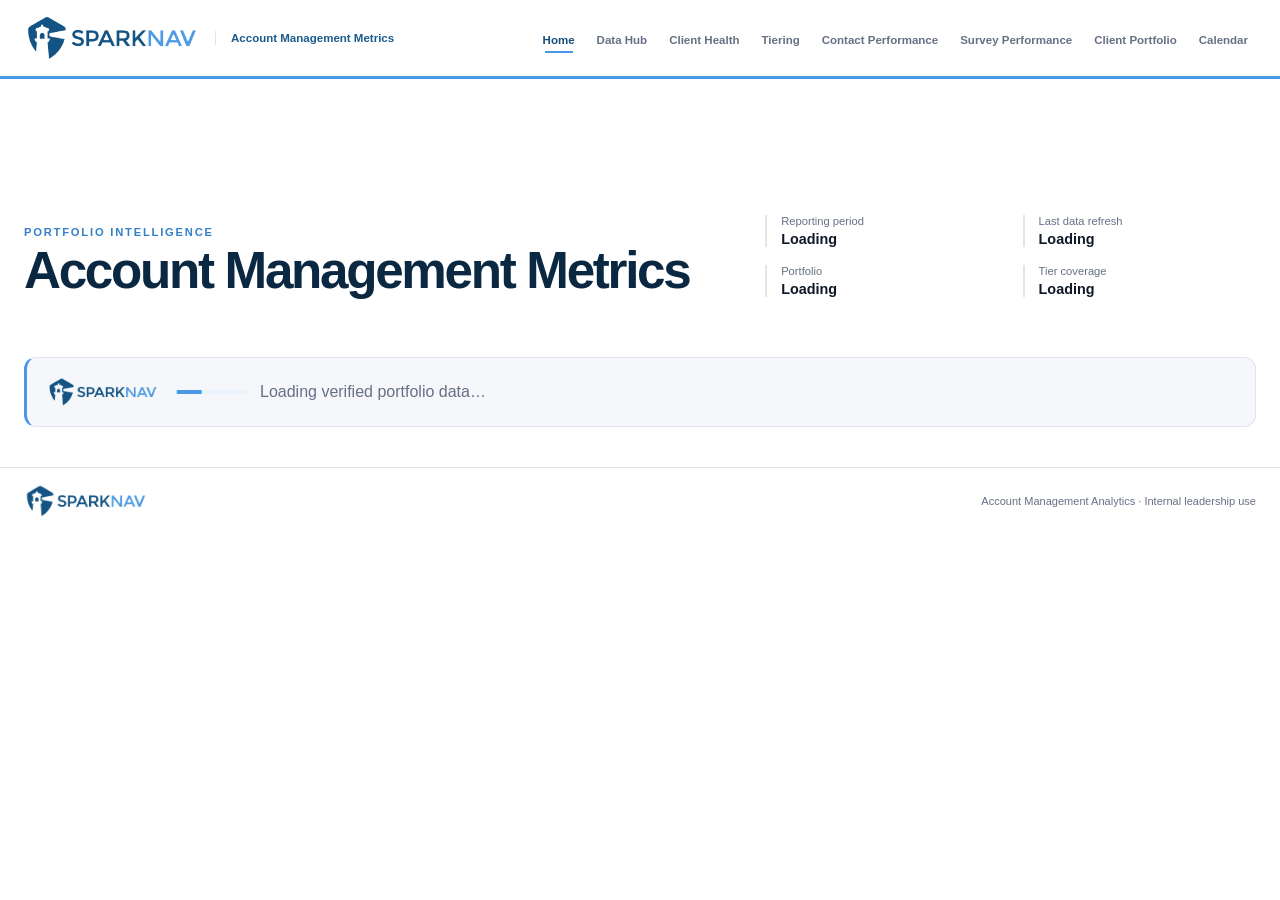
==== commit da75361c: "Generalize QBR status as outreach coverage" ====
--- a/index.html
+++ b/index.html
@@ -6,7 +6,7 @@
     <meta name="description" content="SparkNav Account Management portfolio analytics for leadership." />
     <meta name="theme-color" content="#10264a" />
     <title>SparkNav | Account Management Metrics</title>
-    <link rel="stylesheet" href="./assets/styles.css?v=20260904-2" />
+    <link rel="stylesheet" href="./assets/styles.css?v=20260904-3" />
   </head>
   <body>
     <a class="skip-link" href="#main-content">Skip to dashboard</a>
@@ -257,6 +257,6 @@
       }
     </script>
     <script src="https://cdn.sheetjs.com/xlsx-0.20.3/package/dist/xlsx.full.min.js" integrity="sha384-EnyY0/GSHQGSxSgMwaIPzSESbqoOLSexfnSMN2AP+39Ckmn92stwABZynq1JyzdT" crossorigin="anonymous"></script>
-    <script type="module" src="./assets/app.js?v=20260904-2"></script>
+    <script type="module" src="./assets/app.js?v=20260904-3"></script>
   </body>
 </html>
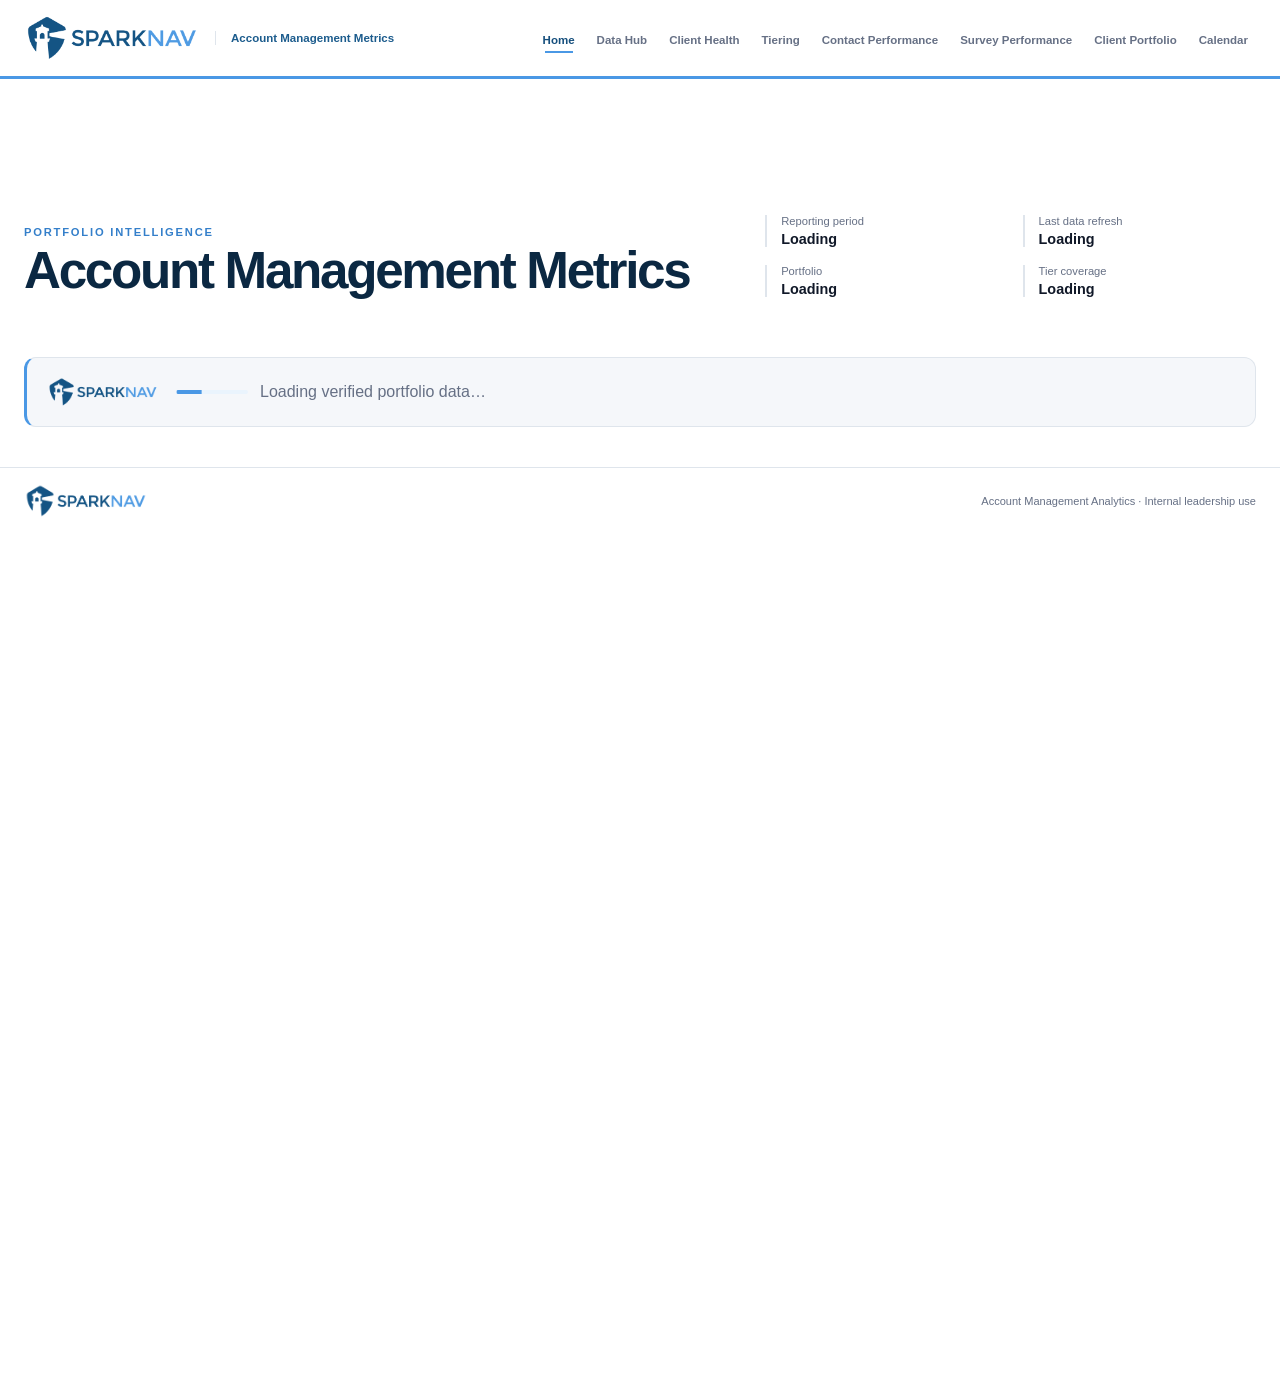
==== commit 39a404d5: "Record scheduled QBRs as qualifying meetings" ====
--- a/index.html
+++ b/index.html
@@ -6,7 +6,7 @@
     <meta name="description" content="SparkNav Account Management portfolio analytics for leadership." />
     <meta name="theme-color" content="#10264a" />
     <title>SparkNav | Account Management Metrics</title>
-    <link rel="stylesheet" href="./assets/styles.css?v=20260904-3" />
+    <link rel="stylesheet" href="./assets/styles.css?v=20260904-4" />
   </head>
   <body>
     <a class="skip-link" href="#main-content">Skip to dashboard</a>
@@ -257,6 +257,6 @@
       }
     </script>
     <script src="https://cdn.sheetjs.com/xlsx-0.20.3/package/dist/xlsx.full.min.js" integrity="sha384-EnyY0/GSHQGSxSgMwaIPzSESbqoOLSexfnSMN2AP+39Ckmn92stwABZynq1JyzdT" crossorigin="anonymous"></script>
-    <script type="module" src="./assets/app.js?v=20260904-3"></script>
+    <script type="module" src="./assets/app.js?v=20260904-4"></script>
   </body>
 </html>
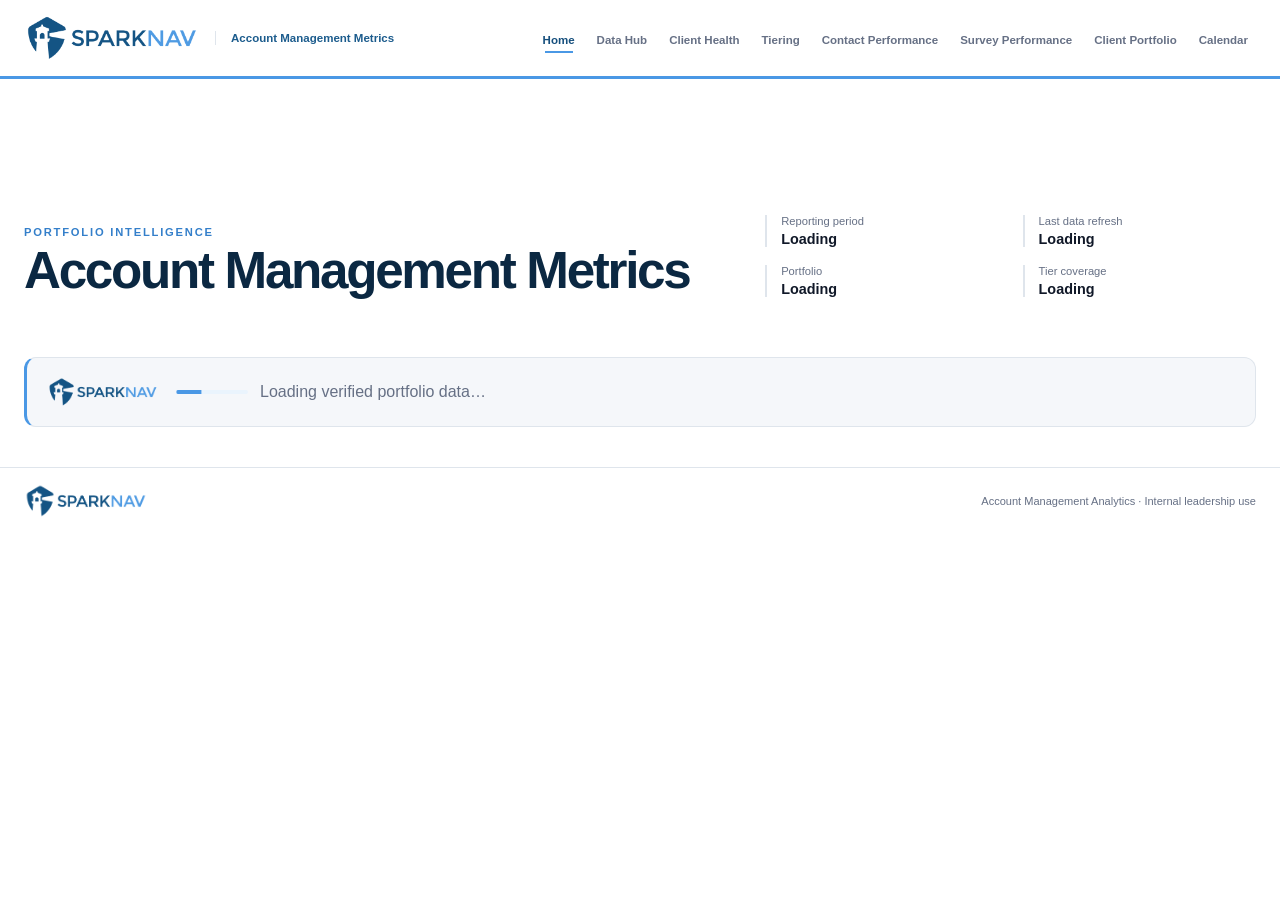
==== commit aade7a28: "Show scheduled QBRs in upcoming contacts" ====
--- a/index.html
+++ b/index.html
@@ -6,7 +6,7 @@
     <meta name="description" content="SparkNav Account Management portfolio analytics for leadership." />
     <meta name="theme-color" content="#10264a" />
     <title>SparkNav | Account Management Metrics</title>
-    <link rel="stylesheet" href="./assets/styles.css?v=20260904-4" />
+    <link rel="stylesheet" href="./assets/styles.css?v=20260904-5" />
   </head>
   <body>
     <a class="skip-link" href="#main-content">Skip to dashboard</a>
@@ -152,7 +152,7 @@
         <section class="section page-shell" data-view="contact-performance" aria-labelledby="upcoming-title">
           <div class="section-heading">
             <div><p class="eyebrow">Forward schedule</p><h2 id="upcoming-title">Upcoming client contacts</h2></div>
-            <p>Ordered by the nearest objective due date when production dates are available.</p>
+            <p>Verified scheduled QBRs and other upcoming client meetings, ordered by date.</p>
           </div>
           <div id="upcoming-contacts"></div>
         </section>
@@ -257,6 +257,6 @@
       }
     </script>
     <script src="https://cdn.sheetjs.com/xlsx-0.20.3/package/dist/xlsx.full.min.js" integrity="sha384-EnyY0/GSHQGSxSgMwaIPzSESbqoOLSexfnSMN2AP+39Ckmn92stwABZynq1JyzdT" crossorigin="anonymous"></script>
-    <script type="module" src="./assets/app.js?v=20260904-4"></script>
+    <script type="module" src="./assets/app.js?v=20260904-5"></script>
   </body>
 </html>
